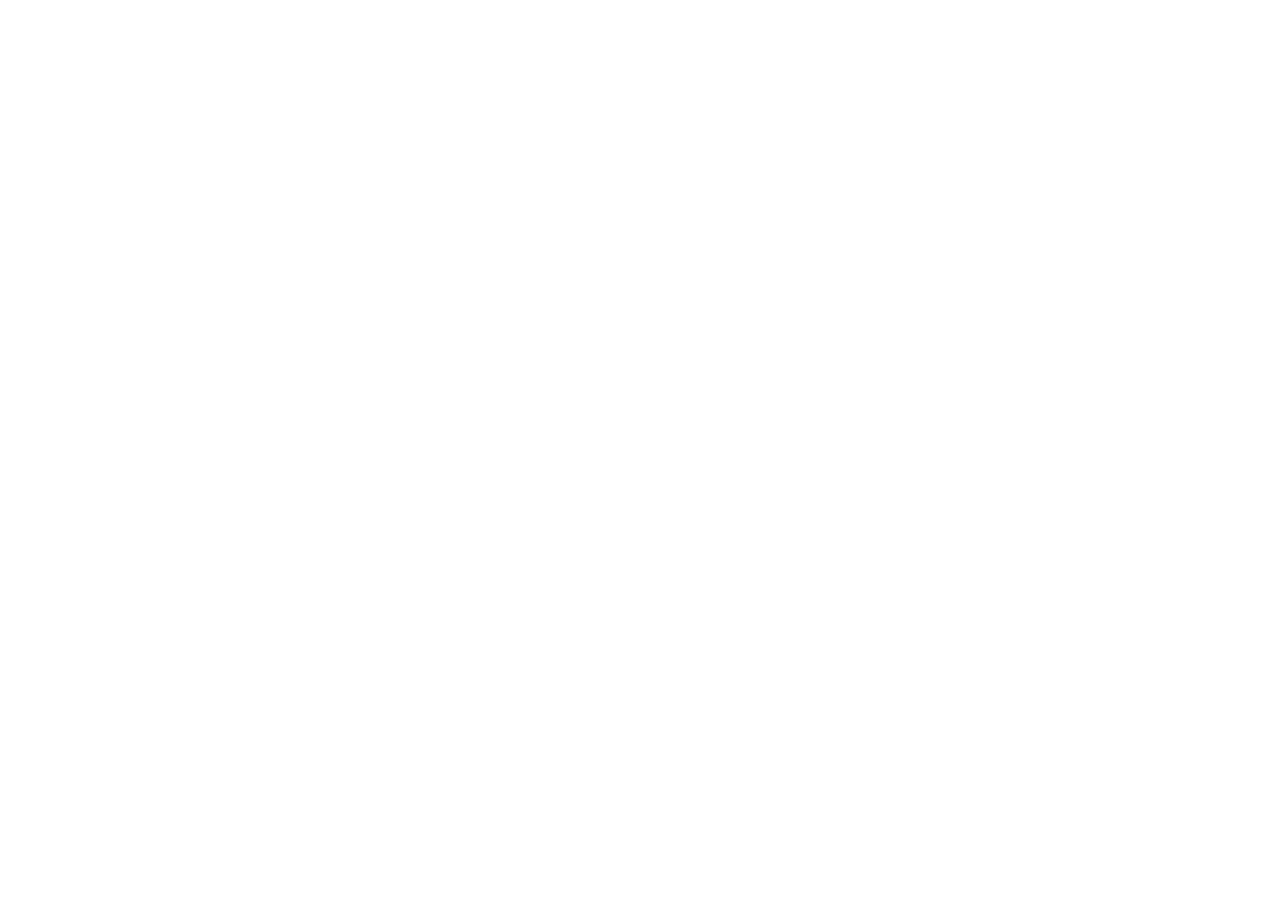
==== about.html @ 7f73f078 "aboutga header menu va footer qoshildi" ====
<!DOCTYPE html>
<html lang="en">
<head>
  <meta charset="UTF-8">
  <meta http-equiv="X-UA-Compatible" content="IE=edge">
  <meta name="viewport" content="width=device-width, initial-scale=1.0">
  <title>About</title>
  <link rel="stylesheet" href="./css/about.css">
</head>
<body>
    <header>
      <nav></nav>
    </header>
    <menu>
      <section></section>
    </menu>
    <footer>
      
    </footer>
</body>
</html>
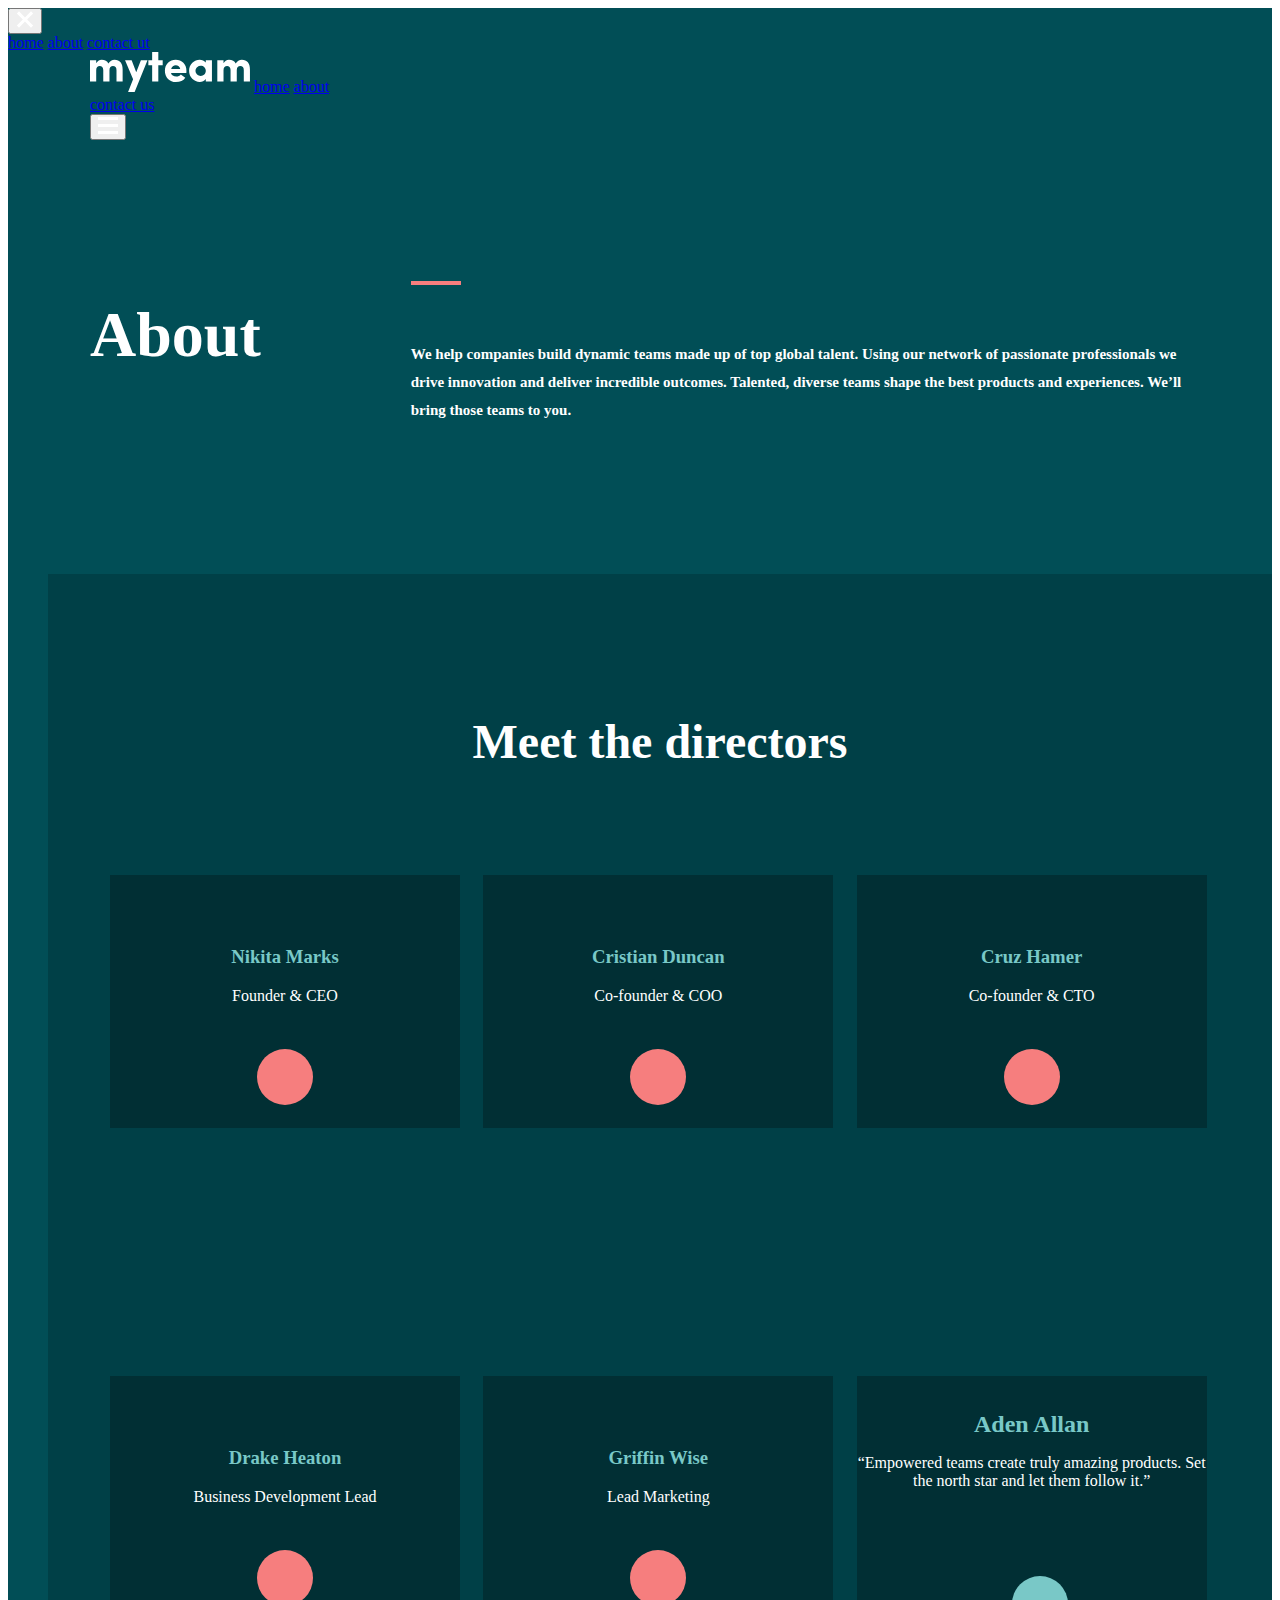
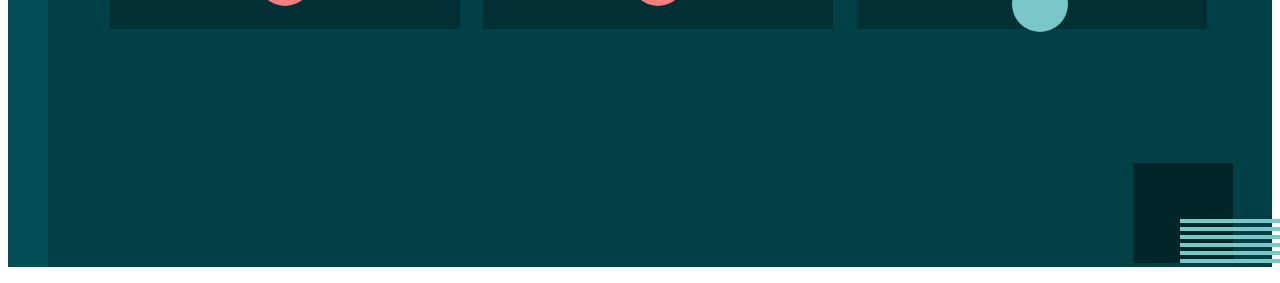
==== commit 3a5e4bbd: "header va menu ozgartirildi" ====
--- a/about.html
+++ b/about.html
@@ -9,13 +9,156 @@
 </head>
 <body>
     <header>
-      <nav></nav>
+      <div id="navbar-responsive">
+        <button id="navbar-close">
+          <svg
+            width="18"
+            height="17"
+            viewBox="0 0 18 17"
+            fill="none"
+            xmlns="http://www.w3.org/2000/svg"
+          >
+            <path
+              class="nopen"
+              fill-rule="evenodd"
+              clip-rule="evenodd"
+              d="M8.99989 6.37869L2.98948 0.368286L0.868164 2.48961L6.87857 8.50001L0.868164 14.5104L2.98948 16.6317L8.99989 10.6213L15.0103 16.6317L17.1316 14.5104L11.1212 8.50001L17.1316 2.48961L15.0103 0.368286L8.99989 6.37869Z"
+              fill="white"
+            />
+          </svg>
+        </button>
+        <div class="responsive-links">
+          <a
+            target="_blank"
+            href="./index.html"
+            class="responsive-item-1 responsive-item"
+            >home</a
+          >
+          <a target="_blank" href="#" class="responsive-item">about</a>
+          <a target="_blank" href="./contact.html" class="last-item"
+            >contact ut</a
+          >
+        </div>
+      </div>
+      <nav>
+        <div class="container" id="navbar">
+          <div class="navbar-left">
+            <img src="./images/header-images/logo.svg" alt="myteam-logo" />
+            <a target="_blank" class="home-link" href="./index.html">home</a>
+            <a target="_blank" class="about-link" href="#">about</a>
+          </div>
+          <div class="navbar-right">
+            <a target="_blank" class="contact-us-link" href="./contact.html"
+              >contact us</a
+            >
+          </div>
+          <div class="navbar-toogle">
+            <button id="navbar-open">
+              <svg
+                class="nopen"
+                width="20"
+                height="17"
+                viewBox="0 0 20 17"
+                fill="none"
+                xmlns="http://www.w3.org/2000/svg"
+              >
+                <rect width="20" height="3" fill="white" />
+                <rect y="7" width="20" height="3" fill="white" />
+                <rect y="14" width="20" height="3" fill="white" />
+              </svg>
+            </button>
+          </div>
+        </div>
+      </nav>
+      <section>
+        <div class="container about-head">
+          <div class="head-about">
+            <h1>About</h1>
+          </div>
+          <div class="head-about-item">
+            <button></button>
+            <p>We help companies build dynamic teams made up of top global talent. Using our network of passionate professionals we drive innovation and deliver incredible outcomes. Talented, diverse teams shape the best products and experiences. We’ll bring those teams to you.</p>
+          </div>
+        </div>
+        <div class="head-img">
+          <img src="/triple-team-project/images/about/navbar-responsive-bgimage.svg" alt="">
+        </div>
+      </section>
+      <menu>
+        <section class="sec-2">
+          <div class="absalyut-1">
+            <img src="/triple-team-project/images/about/Group 8.svg" alt="">
+          </div>
+
+          <div class="about-name">
+            <div>
+              <h1>
+                Meet the directors
+              </h1>
+            </div>
+          </div>
+          <div class="container about">
+              <div class="about-item">
+                <img src="/triple-team-project/images/about/user-nikita.svg" alt="">
+                <h3>Nikita Marks</h3>
+                <p>Founder & CEO</p>
+                <button class="plus">
+                  <img src="/triple-team-project/images/about/plus.svg" alt="">
+                </button>
+              </div>
+              <div class="about-item">
+                <img src="/triple-team-project/images/about/user-cruz.svg" alt="">
+                <h3>Cristian Duncan</h3>
+                <p>Co-founder & COO</p>
+                <button class="plus">
+                  <img src="/triple-team-project/images/about/plus.svg" alt="">
+                </button>
+              </div>
+              <div class="about-item">
+                <img src="/triple-team-project/images/about/user-cruz.svg" alt="">
+                <h3>Cruz Hamer</h3>
+                <p>Co-founder & CTO</p>
+                <button class="plus">
+                  <img src="/triple-team-project/images/about/plus.svg" alt="">
+                </button>
+              </div>
+              <div class="about-item">
+                <img src="/triple-team-project/images/about/user-drake.svg" alt="">
+                <h3>Drake Heaton</h3>
+                <p>Business Development Lead</p>
+                <button class="plus">
+                  <img src="/triple-team-project/images/about/plus.svg" alt="">
+                </button>
+              </div>
+              <div class="about-item">
+                <img src="/triple-team-project/images/about/user-griffin.svg" alt="">
+                <h3>Griffin Wise</h3>
+                <p>Lead Marketing</p>
+                <button class="plus">
+                  <img src="/triple-team-project/images/about/plus.svg" alt="">
+                </button>
+              </div>
+              <div class="about-item">
+                <h2>Aden Allan</h2>
+                <p>“Empowered teams create truly amazing products. Set the north star and let them follow it.”</p>
+                <img class="a-item-img" src="/triple-team-project/images/about/twitter.svg" alt="">
+                <img src="/triple-team-project/images/about/Shape.svg" alt="">
+                <div class="combined">
+                  <button>
+                    <img src="/triple-team-project/images/about/Combined Shape.svg" alt="">
+                  </button>
+                </div>
+              </div>
+            </div>
+            <div class="absalyut-2">
+              <img src="images/about/Group 8 Copy.svg" alt="">
+            </div>
+        </section>
+      </menu>
+      <footer>
+      </footer>
+      <!-- JavaScript -->
+      <script src="./js/main.js"></script>
     </header>
-    <menu>
-      <section></section>
-    </menu>
-    <footer>
-      
-    </footer>
 </body>
 </html>--- a/css/about.css
+++ b/css/about.css
@@ -0,0 +1,220 @@
+@import "global.css";
+
+.container {
+    max-width: 1100px;
+    margin-left: auto;
+    margin-right: auto;
+}
+
+header {
+    max-width: 100wh;
+    display: block;
+    align-items: center;
+    justify-content: center;
+    background-color: #014E56;
+}
+
+.about-head {
+    display: block;
+
+    height: 418px;
+}
+
+.head-about {
+    text-align: center;
+    margin-top: 124px;
+    /* width: 350px; */
+    height: 100px;
+    left: 165px;
+    top: 241px;
+    /* font-weight: 700; */
+    font-size: 64px;
+    line-height: 100px;
+    color: #FFFFFF;
+}
+
+.head-about h1 {
+    left: 0%;
+    right: 0%;
+    top: 0%;
+    bottom: 74.55%; 
+    font-weight: 700;
+    font-size: 64px;
+    line-height: 56px;
+    color: #FFFFFF;
+}
+
+.head-about-item {
+    text-align: center;
+    margin-top: 24px;
+    height: 112px;
+    left: 0%;
+    right: 0%;
+    top: calc(50% - 112px/2 + 22px);
+    font-weight: 600;
+    font-size: 18px;
+    line-height: 28px;
+    color: #FFFFFF;
+}
+
+.head-about-item p {
+    display: inline-block;
+    /* width: 600px; */
+    height: 140px;
+    left: 16.11%;
+    right: 16.98%;
+    top: calc(50% - 140px/2 + 40px);
+    font-weight: 600;
+    font-size: 15px;
+    line-height: 28px;
+    color: #FFFFFF;
+}
+
+.head-about-item button {
+    border: none;
+    margin-bottom: 40px;
+    height: 4px;
+    width: 50px;
+    left: 0px;
+    top: 0px;
+    border-radius: 0px;
+    left: 0%;
+    right: 93.15%;
+    top: 0%;
+    bottom: 97.44%;
+    background: #F67E7E;
+}
+
+.head-img {
+    position: absolute;
+    right: 0px;
+    width: 100px;
+    height: 200px;
+    margin-top: -200px;
+}
+
+.sec-2 {
+    background-color: #004047;
+    /* margin-top: -140px; */
+}
+
+.about-name  {
+    display: flex;
+    justify-content: center;
+    color: white;
+    /* margin-top: 140px; */
+    margin-bottom: 64px;
+}
+
+.about-name h1 {
+    font-size: 48px;
+    margin-top: 140px;
+}
+
+.about  {
+    height: 1002px;
+    display: grid;
+    grid-template-columns: 1fr 1fr 1fr  ;
+    grid-column-gap: 20px;
+    grid-row-gap:    -46px;
+    text-align: center;
+}
+.about-item {
+    width: 350px;
+    height: 253px;
+    margin-top: 10px;
+    left: 0%;
+    right: 0%;
+    top: 0%;
+    bottom: 9.96%;
+    background: #012F34;
+}
+
+.about-item img {
+    margin-top: 35px;
+    margin-bottom: 13px;
+}
+
+.about-item h3 {
+    color: #79C8C7;
+}
+
+.about-item p {
+    color: #FFFFFF;
+}
+
+.about-item h2 {
+    color: #79C8C7;
+    margin-top: 35px;
+    margin-bottom: 8px;
+}
+
+.a-item-img {
+    margin-right: 16px;
+}
+
+.plus {
+    margin-top: 28px;
+    border-radius: 50%;
+    border: none;
+    width: 56px;
+    height: 56px;
+    left: calc(50% - 56px/2);
+    top: calc(50% - 56px/2 + 112.5px);
+    background: #F67E7E;
+}
+
+.plus img {
+    margin-top: 16px;
+}
+
+.combined {
+    margin-top: 18px;
+    margin-left: 155px;
+    border-radius: 50%;
+    border: none;
+    width: 56px;
+    height: 56px;
+    left: calc(50% - 56px/2);
+    top: calc(50% - 56px/2 + 112.5px);
+    background: #79C8C7;
+}
+
+.combined button {
+    background-color: transparent;
+    border: none;
+}
+
+.combined img {
+    margin-top: 21px;
+}
+
+.absalyut-1 {
+    position: absolute;
+    left: 0px;
+    width: 100px;
+    height: 200px;
+    /* margin-top: 200px; */
+}
+
+.absalyut-2 {
+    position: absolute;
+    right: 0px;
+    margin-top: -104px;
+    /* width: 100px; */
+    /* height: 200px; */
+}
+
+@media (min-width:1100px) {
+    .about-head {
+        display: flex;
+    }
+
+    .head-about-item {
+        text-align: left;
+        margin-left: 150px;
+        margin-top: 124px;
+    }
+
+
+}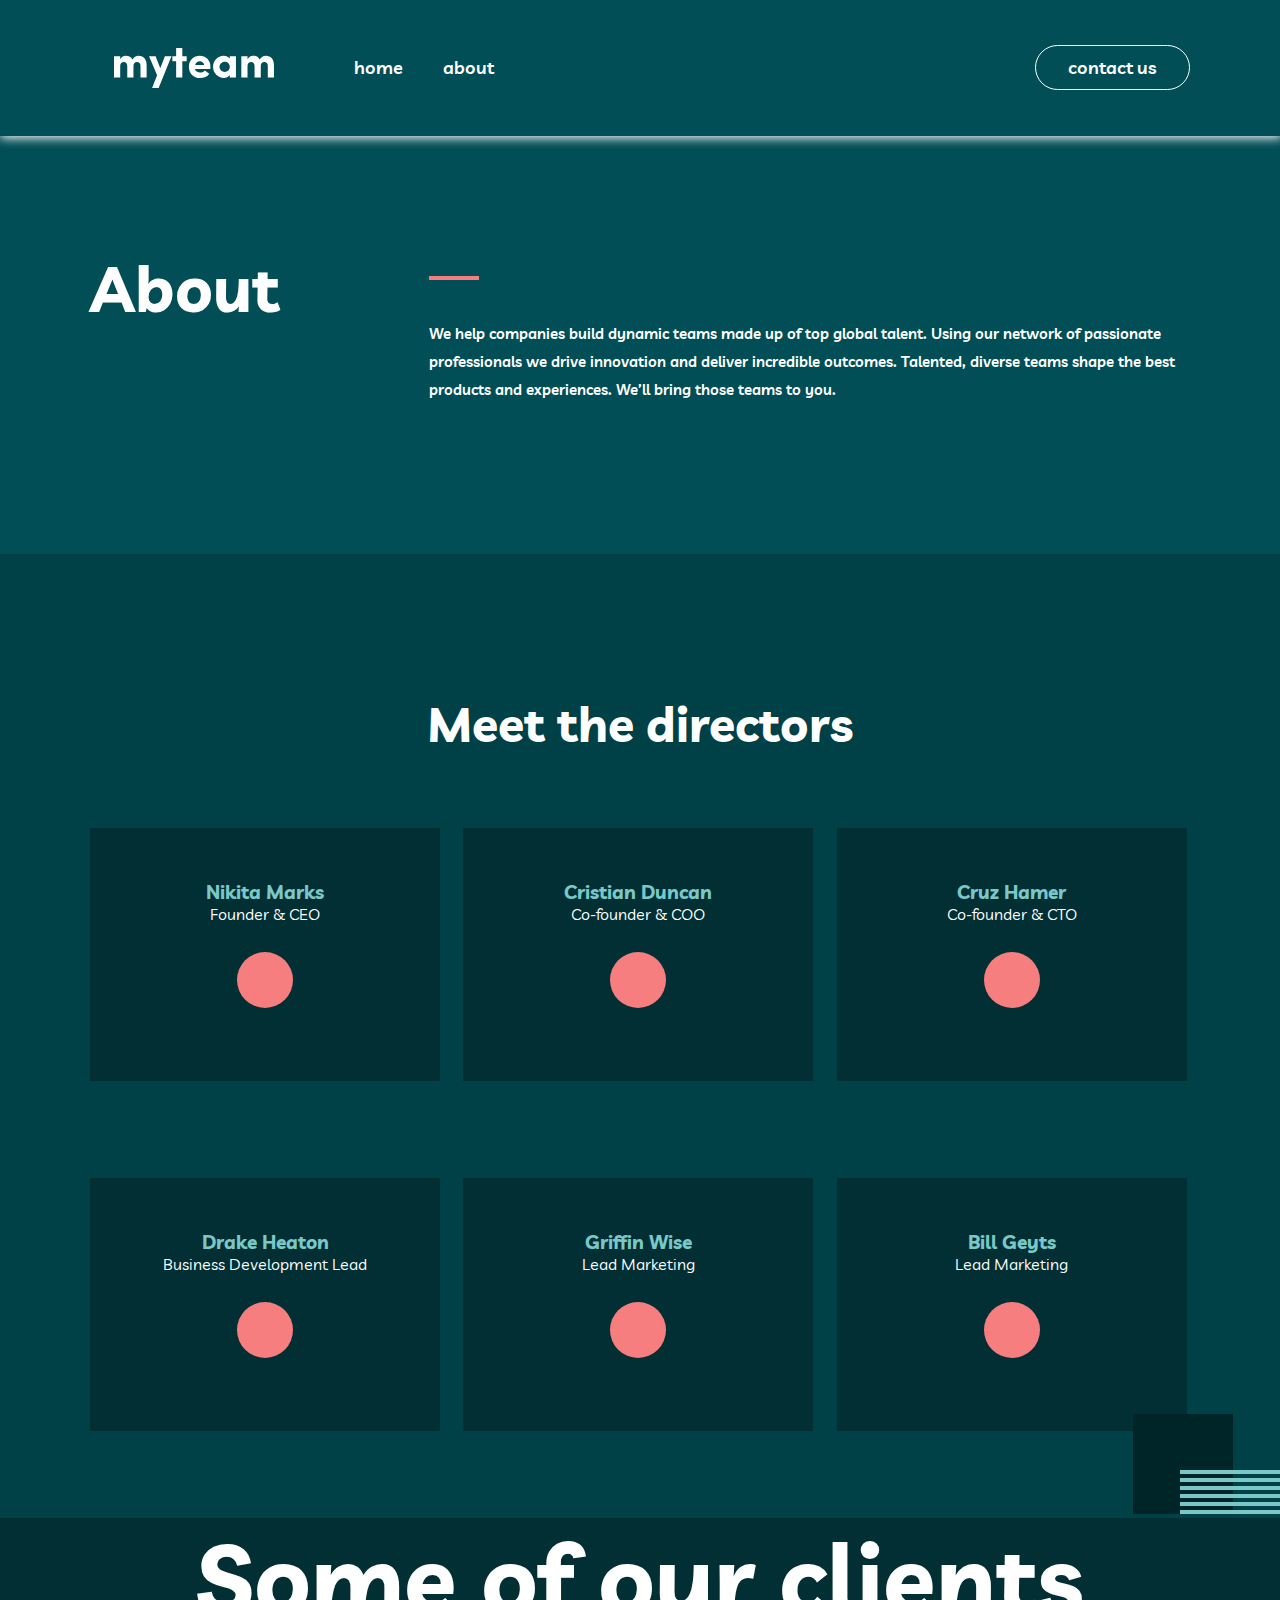
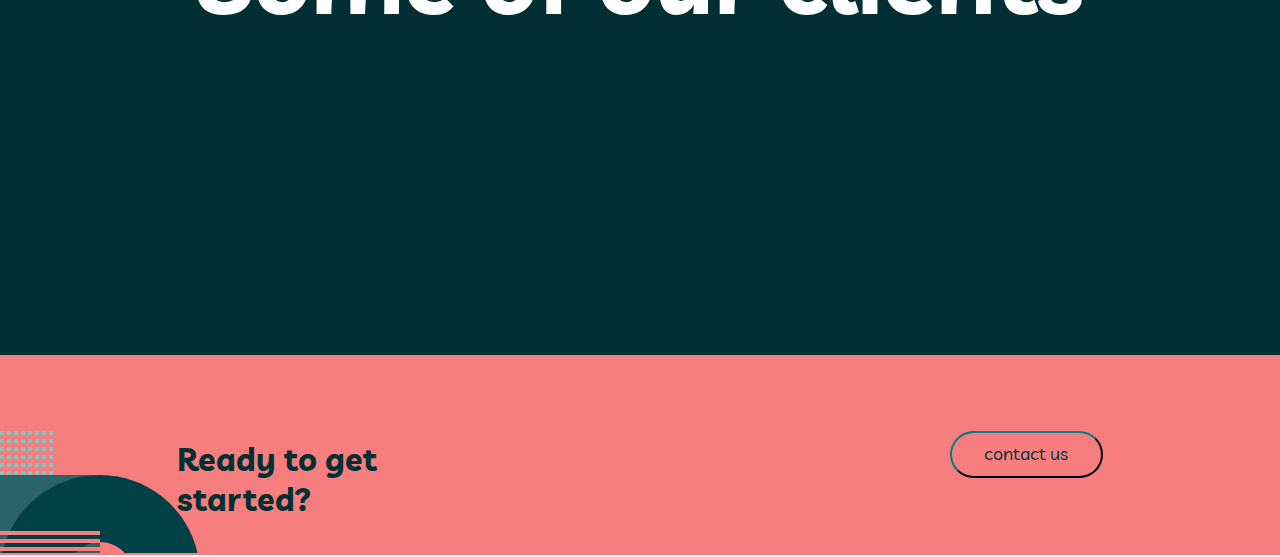
==== commit 847108e1: "menu ozgartirildi" ====
--- a/about.html
+++ b/about.html
@@ -105,14 +105,36 @@
                 <button class="plus">
                   <img src="/triple-team-project/images/about/plus.svg" alt="">
                 </button>
-              </div>
-              <div class="about-item">
-                <img src="/triple-team-project/images/about/user-cruz.svg" alt="">
+                <div class="about-item-name">
+                  <h2>Aden Allan</h2>
+                  <p>“Empowered teams create truly amazing products. Set the north star and let them follow it.”</p>
+                  <div>
+                    <img class="a-item-img" src="/triple-team-project/images/about/twitter.svg" alt="">
+                    <img class="in" src="/triple-team-project/images/about/Shape.svg" alt="">
+                  </div>
+                  <button class="plus">
+                    <img src="/triple-team-project/images/about/plus.svg" alt="">
+                  </button>
+                </div>
+              </div>
+              <div class="about-item">
+                <img src="/triple-team-project/images/about/Oval.svg" alt="">
                 <h3>Cristian Duncan</h3>
                 <p>Co-founder & COO</p>
                 <button class="plus">
                   <img src="/triple-team-project/images/about/plus.svg" alt="">
                 </button>
+                <div class="about-item-name">
+                  <h2>Aden Allan</h2>
+                  <p>“Empowered teams create truly amazing products. Set the north star and let them follow it.”</p>
+                  <div>
+                    <img class="a-item-img" src="/triple-team-project/images/about/twitter.svg" alt="">
+                    <img class="in" src="/triple-team-project/images/about/Shape.svg" alt="">
+                  </div>
+                  <button class="plus">
+                    <img src="/triple-team-project/images/about/plus.svg" alt="">
+                  </button>
+                </div>
               </div>
               <div class="about-item">
                 <img src="/triple-team-project/images/about/user-cruz.svg" alt="">
@@ -121,6 +143,17 @@
                 <button class="plus">
                   <img src="/triple-team-project/images/about/plus.svg" alt="">
                 </button>
+                <div class="about-item-name">
+                  <h2>Aden Allan</h2>
+                  <p>“Empowered teams create truly amazing products. Set the north star and let them follow it.”</p>
+                  <div>
+                    <img class="a-item-img" src="/triple-team-project/images/about/twitter.svg" alt="">
+                    <img class="in" src="/triple-team-project/images/about/Shape.svg" alt="">
+                  </div>
+                  <button class="plus">
+                    <img src="/triple-team-project/images/about/plus.svg" alt="">
+                  </button>
+                </div>
               </div>
               <div class="about-item">
                 <img src="/triple-team-project/images/about/user-drake.svg" alt="">
@@ -129,6 +162,17 @@
                 <button class="plus">
                   <img src="/triple-team-project/images/about/plus.svg" alt="">
                 </button>
+                <div class="about-item-name">
+                  <h2>Aden Allan</h2>
+                  <p>“Empowered teams create truly amazing products. Set the north star and let them follow it.”</p>
+                  <div>
+                    <img class="a-item-img" src="/triple-team-project/images/about/twitter.svg" alt="">
+                    <img class="in" src="/triple-team-project/images/about/Shape.svg" alt="">
+                  </div>
+                  <button class="plus">
+                    <img src="/triple-team-project/images/about/plus.svg" alt="">
+                  </button>
+                </div>
               </div>
               <div class="about-item">
                 <img src="/triple-team-project/images/about/user-griffin.svg" alt="">
@@ -137,22 +181,72 @@
                 <button class="plus">
                   <img src="/triple-team-project/images/about/plus.svg" alt="">
                 </button>
-              </div>
-              <div class="about-item">
-                <h2>Aden Allan</h2>
-                <p>“Empowered teams create truly amazing products. Set the north star and let them follow it.”</p>
-                <img class="a-item-img" src="/triple-team-project/images/about/twitter.svg" alt="">
-                <img src="/triple-team-project/images/about/Shape.svg" alt="">
-                <div class="combined">
-                  <button>
-                    <img src="/triple-team-project/images/about/Combined Shape.svg" alt="">
-                  </button>
+                <div class="about-item-name">
+                  <h2>Aden Allan</h2>
+                  <p>“Empowered teams create truly amazing products. Set the north star and let them follow it.”</p>
+                  <div>
+                    <img class="a-item-img" src="/triple-team-project/images/about/twitter.svg" alt="">
+                    <img class="in" src="/triple-team-project/images/about/Shape.svg" alt="">
+                  </div>
+                  <button class="plus">
+                    <img src="/triple-team-project/images/about/plus.svg" alt="">
+                  </button>
+                </div>
+              </div>
+              <div class="about-item">
+                <img src="/triple-team-project/images/about/user-griffin.svg" alt="">
+                <h3>Bill Geyts</h3>
+                <p>Lead Marketing</p>
+                <button class="plus">
+                  <img src="/triple-team-project/images/about/plus.svg" alt="">
+                </button>
+                <div class="about-item-name">
+                  <h2>Aden Allan</h2>
+                  <p>“Empowered teams create truly amazing products. Set the north star and let them follow it.”</p>
+                  <div>
+                    <img class="a-item-img" src="/triple-team-project/images/about/twitter.svg" alt="">
+                    <img class="in" src="/triple-team-project/images/about/Shape.svg" alt="">
+                  </div>
+                  <button class="plus">
+                    <img src="/triple-team-project/images/about/plus.svg" alt="">
+                  </button>
+                  </div>
                 </div>
               </div>
             </div>
             <div class="absalyut-2">
               <img src="images/about/Group 8 Copy.svg" alt="">
             </div>
+        </section>
+        <div class="sec-3-abs">
+          <img src="/triple-team-project/images/about/clients-bg2.svg" alt="">
+        </div>
+        <section>
+          <div class="conteiner sec-3">
+            <div>
+              <div class="sec-3-name">
+                <h1>Some of our clients</h1>
+              </div>
+            </div>
+            <div class="sec-3-img">
+              <img src="/triple-team-project/images/about/the-verge-vector-logo.svg" alt="">
+              <img class="thejakarta" src="/triple-team-project/images/about/thejakartapost.svg" alt="">
+              <img src="/triple-team-project/images/about/guardian.svg" alt="">
+              <img src="/triple-team-project/images/about/techradar.svg" alt="">
+              <img src="/triple-team-project/images/about/gadgets.svg" alt="">
+            </div>
+          </div>
+        </section>
+        <section>
+          <div class="menu-end">
+            <h1>Ready to get started?</h1>
+            <button>
+              <a href="/triple-team-project/contact.html">contact us</a>
+            </button>
+          </div>
+          <div class="group-menu-end">
+            <img src="images/about/Group 8 (1).svg" alt="">
+          </div>
         </section>
       </menu>
       <footer>
--- a/css/about.css
+++ b/css/about.css
@@ -112,11 +112,11 @@
 }
 
 .about  {
-    height: 1002px;
+    height: 1000px;
     display: grid;
-    grid-template-columns: 1fr 1fr 1fr  ;
+    grid-template-columns: 1fr 1fr   ;
     grid-column-gap: 20px;
-    grid-row-gap:    -46px;
+    /* grid-row-gap:    -46px; */
     text-align: center;
 }
 .about-item {
@@ -205,6 +205,121 @@
     /* height: 200px; */
 }
 
+.plus:hover {
+    transition: 2s;
+    background-color: #79C8C7;
+}
+
+.plus img:hover {
+    transition: 1.5s;
+    transform: rotate(400deg) scale(1.5);
+}
+
+.combined:hover {
+    transition: 2s;
+    background-color: #F67E7E;
+}
+
+.in:hover {
+    transition: 2s;
+    background: #F67E7E;
+}
+
+.combi img:hover {
+    transition: 1.5s;
+    transform: rotate(30deg) scale(1.5);
+}
+
+.about-item-name {
+    display: none;
+    position: absolute;
+    width: 350px;
+    height: 223px;
+    margin-top: -250px;
+}
+
+.about-item:hover .about-item-name {
+    display:block;
+    background-color: #012F34;
+}
+
+.about-item-name .plus {
+    margin-top: -12px;
+}
+
+.sec-3 {
+    height: 437px;
+    background-color: #012F34;
+}
+
+.sec-3-name {
+    z-index: 100px;
+    width: 920px;
+    height: 48px;
+    margin-left: auto;
+    margin-right: auto;
+    text-align: center;
+}
+
+
+.sec-3-img {
+    text-align: center;
+    margin-top: 70px;
+}
+
+.sec-3-img img {
+    margin-left: 50px;
+    /* background-color: #fff; */
+    mask-image: url('/triple-team-project/images/about/Bitmap.jpg');
+    -webkit-mask-image: url('/triple-team-project/images/about/Bitmap.jpg');
+}
+
+.sec-3-name {
+    color: white;
+    font-size: 48px;
+}
+
+.sec-3-abs {
+    display: none;
+}
+
+.menu-end {
+    display: flex;
+    justify-content: space-around;
+    align-items: center;
+    /* width: 100vw; */
+    height: 200px;
+    background-color: #F67E7E;
+}
+
+.menu-end h1 {
+    width: 336px;
+    height: 32px;
+    font-size: 32px;
+    color: #012F34;
+    margin-right: 84px;
+}
+
+.menu-end button {
+    padding: 9px 33px 11px 32px;
+    border-radius: 24px;
+    border-color: #012F34;
+    background-color: transparent;
+}
+
+.menu-end a {
+    text-decoration: none;
+    color: #012F34;
+    font-size: 18px;
+}
+
+.group-menu-end {
+    width: 200px;
+    height: 124px;
+    position: absolute;
+    margin-top: -124px;
+}
+
 @media (min-width:1100px) {
     .about-head {
         display: flex;
@@ -216,5 +331,17 @@
         margin-top: 124px;
     }
 
-
+    .about  {
+        height: 700px;
+        display: grid;
+        grid-template-columns: 1fr 1fr 1fr  ;
+        grid-column-gap: 20px;
+        grid-row-gap:    -46px;
+        text-align: center;
+    }
+
+    .sec-3-abs {
+        position: absolute;
+        left: 0;
+    }
 }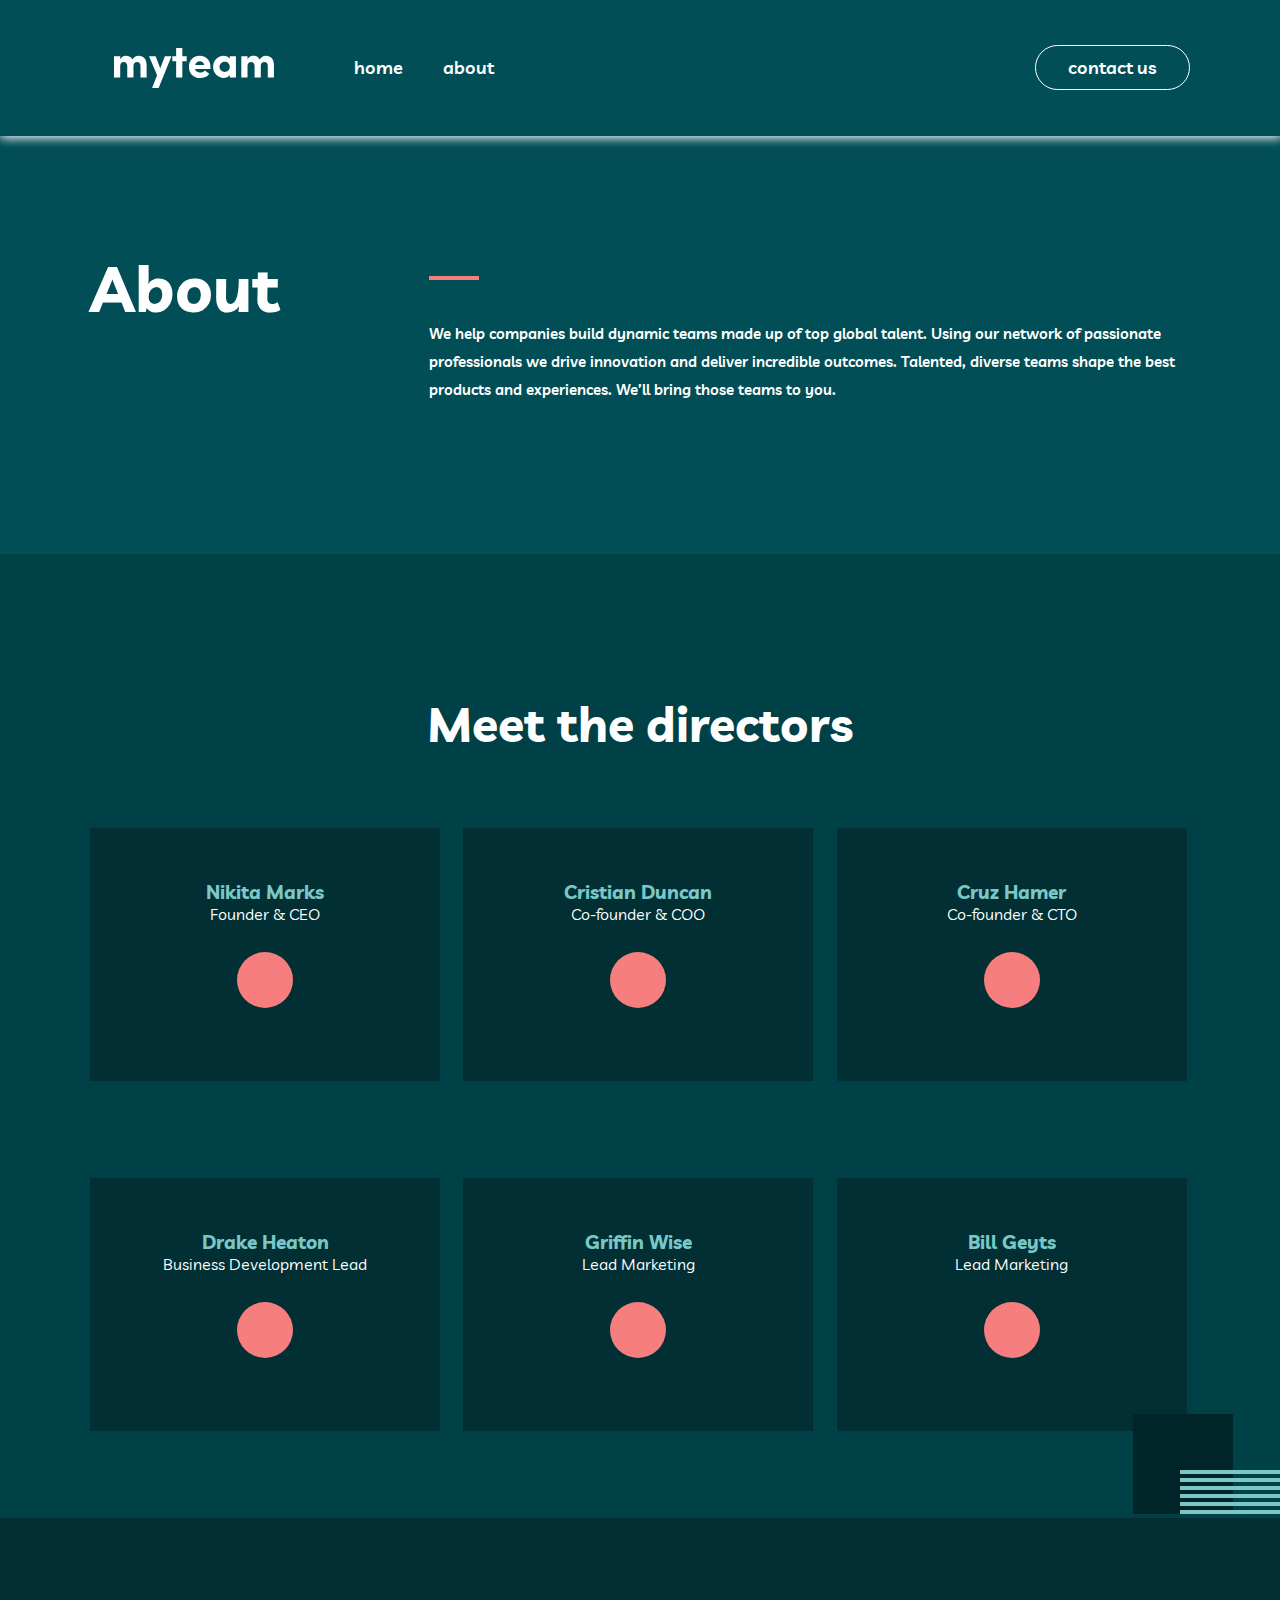
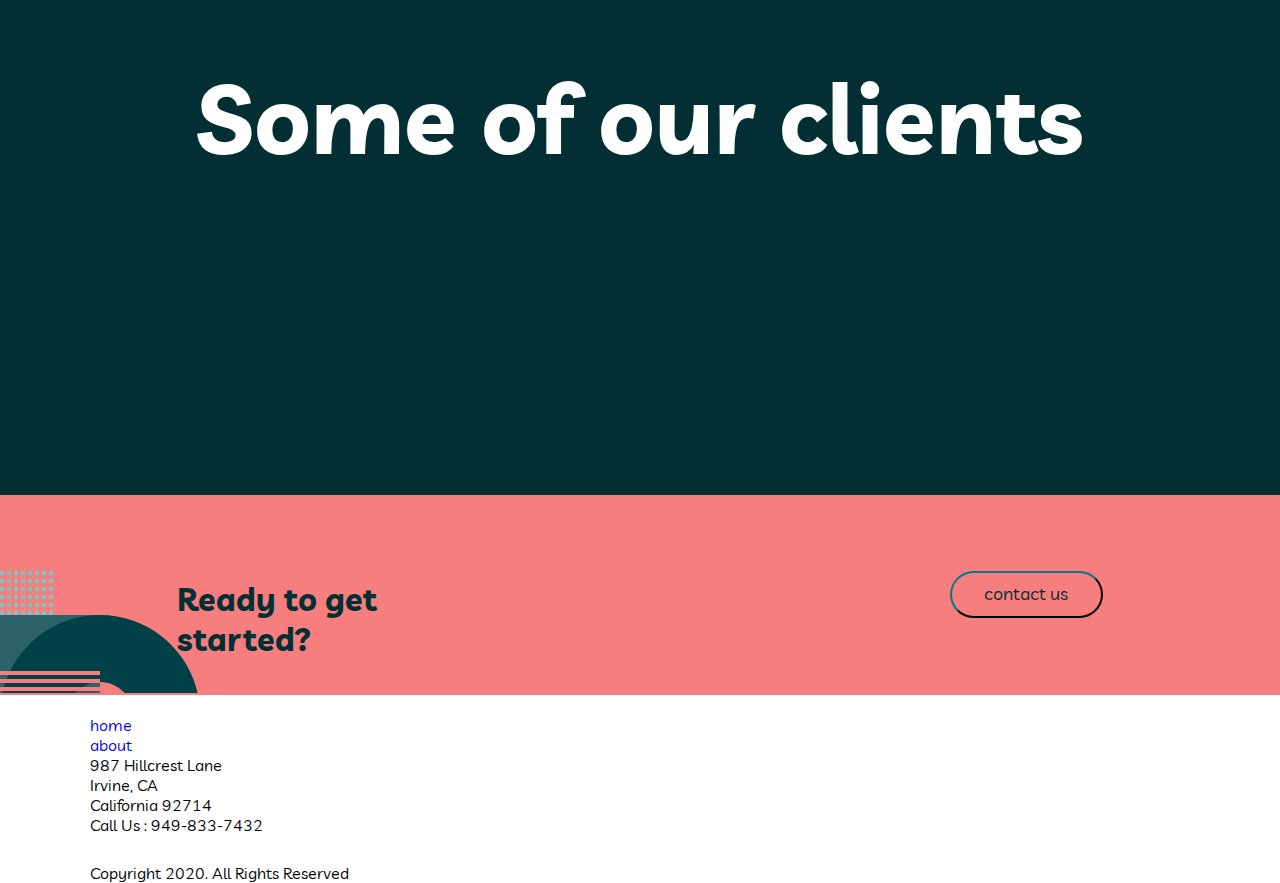
==== commit b1bb5c7f: "menu ozgaritirildi" ====
--- a/about.html
+++ b/about.html
@@ -84,175 +84,245 @@
           <img src="/triple-team-project/images/about/navbar-responsive-bgimage.svg" alt="">
         </div>
       </section>
-      <menu>
-        <section class="sec-2">
-          <div class="absalyut-1">
-            <img src="/triple-team-project/images/about/Group 8.svg" alt="">
-          </div>
+    </header>
+    <menu>
+      <section class="sec-2">
+        <div class="absalyut-1">
+          <img src="/triple-team-project/images/about/Group 8.svg" alt="">
+        </div>
 
-          <div class="about-name">
-            <div>
-              <h1>
-                Meet the directors
-              </h1>
-            </div>
-          </div>
-          <div class="container about">
-              <div class="about-item">
-                <img src="/triple-team-project/images/about/user-nikita.svg" alt="">
-                <h3>Nikita Marks</h3>
-                <p>Founder & CEO</p>
-                <button class="plus">
-                  <img src="/triple-team-project/images/about/plus.svg" alt="">
-                </button>
-                <div class="about-item-name">
-                  <h2>Aden Allan</h2>
-                  <p>“Empowered teams create truly amazing products. Set the north star and let them follow it.”</p>
-                  <div>
-                    <img class="a-item-img" src="/triple-team-project/images/about/twitter.svg" alt="">
-                    <img class="in" src="/triple-team-project/images/about/Shape.svg" alt="">
-                  </div>
-                  <button class="plus">
-                    <img src="/triple-team-project/images/about/plus.svg" alt="">
-                  </button>
-                </div>
-              </div>
-              <div class="about-item">
-                <img src="/triple-team-project/images/about/Oval.svg" alt="">
-                <h3>Cristian Duncan</h3>
-                <p>Co-founder & COO</p>
-                <button class="plus">
-                  <img src="/triple-team-project/images/about/plus.svg" alt="">
-                </button>
-                <div class="about-item-name">
-                  <h2>Aden Allan</h2>
-                  <p>“Empowered teams create truly amazing products. Set the north star and let them follow it.”</p>
-                  <div>
-                    <img class="a-item-img" src="/triple-team-project/images/about/twitter.svg" alt="">
-                    <img class="in" src="/triple-team-project/images/about/Shape.svg" alt="">
-                  </div>
-                  <button class="plus">
-                    <img src="/triple-team-project/images/about/plus.svg" alt="">
-                  </button>
-                </div>
-              </div>
-              <div class="about-item">
-                <img src="/triple-team-project/images/about/user-cruz.svg" alt="">
-                <h3>Cruz Hamer</h3>
-                <p>Co-founder & CTO</p>
-                <button class="plus">
-                  <img src="/triple-team-project/images/about/plus.svg" alt="">
-                </button>
-                <div class="about-item-name">
-                  <h2>Aden Allan</h2>
-                  <p>“Empowered teams create truly amazing products. Set the north star and let them follow it.”</p>
-                  <div>
-                    <img class="a-item-img" src="/triple-team-project/images/about/twitter.svg" alt="">
-                    <img class="in" src="/triple-team-project/images/about/Shape.svg" alt="">
-                  </div>
-                  <button class="plus">
-                    <img src="/triple-team-project/images/about/plus.svg" alt="">
-                  </button>
-                </div>
-              </div>
-              <div class="about-item">
-                <img src="/triple-team-project/images/about/user-drake.svg" alt="">
-                <h3>Drake Heaton</h3>
-                <p>Business Development Lead</p>
-                <button class="plus">
-                  <img src="/triple-team-project/images/about/plus.svg" alt="">
-                </button>
-                <div class="about-item-name">
-                  <h2>Aden Allan</h2>
-                  <p>“Empowered teams create truly amazing products. Set the north star and let them follow it.”</p>
-                  <div>
-                    <img class="a-item-img" src="/triple-team-project/images/about/twitter.svg" alt="">
-                    <img class="in" src="/triple-team-project/images/about/Shape.svg" alt="">
-                  </div>
-                  <button class="plus">
-                    <img src="/triple-team-project/images/about/plus.svg" alt="">
-                  </button>
-                </div>
-              </div>
-              <div class="about-item">
-                <img src="/triple-team-project/images/about/user-griffin.svg" alt="">
-                <h3>Griffin Wise</h3>
-                <p>Lead Marketing</p>
-                <button class="plus">
-                  <img src="/triple-team-project/images/about/plus.svg" alt="">
-                </button>
-                <div class="about-item-name">
-                  <h2>Aden Allan</h2>
-                  <p>“Empowered teams create truly amazing products. Set the north star and let them follow it.”</p>
-                  <div>
-                    <img class="a-item-img" src="/triple-team-project/images/about/twitter.svg" alt="">
-                    <img class="in" src="/triple-team-project/images/about/Shape.svg" alt="">
-                  </div>
-                  <button class="plus">
-                    <img src="/triple-team-project/images/about/plus.svg" alt="">
-                  </button>
-                </div>
-              </div>
-              <div class="about-item">
-                <img src="/triple-team-project/images/about/user-griffin.svg" alt="">
-                <h3>Bill Geyts</h3>
-                <p>Lead Marketing</p>
-                <button class="plus">
-                  <img src="/triple-team-project/images/about/plus.svg" alt="">
-                </button>
-                <div class="about-item-name">
-                  <h2>Aden Allan</h2>
-                  <p>“Empowered teams create truly amazing products. Set the north star and let them follow it.”</p>
-                  <div>
-                    <img class="a-item-img" src="/triple-team-project/images/about/twitter.svg" alt="">
-                    <img class="in" src="/triple-team-project/images/about/Shape.svg" alt="">
-                  </div>
-                  <button class="plus">
-                    <img src="/triple-team-project/images/about/plus.svg" alt="">
-                  </button>
-                  </div>
-                </div>
-              </div>
-            </div>
-            <div class="absalyut-2">
-              <img src="images/about/Group 8 Copy.svg" alt="">
-            </div>
-        </section>
-        <div class="sec-3-abs">
-          <img src="/triple-team-project/images/about/clients-bg2.svg" alt="">
-        </div>
-        <section>
-          <div class="conteiner sec-3">
-            <div>
-              <div class="sec-3-name">
-                <h1>Some of our clients</h1>
-              </div>
-            </div>
-            <div class="sec-3-img">
-              <img src="/triple-team-project/images/about/the-verge-vector-logo.svg" alt="">
-              <img class="thejakarta" src="/triple-team-project/images/about/thejakartapost.svg" alt="">
-              <img src="/triple-team-project/images/about/guardian.svg" alt="">
-              <img src="/triple-team-project/images/about/techradar.svg" alt="">
-              <img src="/triple-team-project/images/about/gadgets.svg" alt="">
-            </div>
-          </div>
-        </section>
-        <section>
-          <div class="menu-end">
-            <h1>Ready to get started?</h1>
-            <button>
-              <a href="/triple-team-project/contact.html">contact us</a>
-            </button>
-          </div>
-          <div class="group-menu-end">
-            <img src="images/about/Group 8 (1).svg" alt="">
-          </div>
-        </section>
-      </menu>
-      <footer>
-      </footer>
-      <!-- JavaScript -->
-      <script src="./js/main.js"></script>
-    </header>
+        <div class="about-name">
+          <div>
+            <h1>
+              Meet the directors
+            </h1>
+          </div>
+        </div>
+        <div class="container about">
+            <div class="about-item">
+              <img src="/triple-team-project/images/about/user-nikita.svg" alt="">
+              <h3>Nikita Marks</h3>
+              <p>Founder & CEO</p>
+              <button class="plus">
+                <img src="/triple-team-project/images/about/plus.svg" alt="">
+              </button>
+              <div class="about-item-name">
+                <h2>Aden Allan</h2>
+                <p>“Empowered teams create truly amazing products. Set the north star and let them follow it.”</p>
+                <div>
+                  <img class="a-item-img" src="/triple-team-project/images/about/twitter.svg" alt="">
+                  <img class="in" src="/triple-team-project/images/about/Shape.svg" alt="">
+                </div>
+                <button class="plus">
+                  <img src="/triple-team-project/images/about/plus.svg" alt="">
+                </button>
+              </div>
+            </div>
+            <div class="about-item">
+              <img src="/triple-team-project/images/about/Oval.svg" alt="">
+              <h3>Cristian Duncan</h3>
+              <p>Co-founder & COO</p>
+              <button class="plus">
+                <img src="/triple-team-project/images/about/plus.svg" alt="">
+              </button>
+              <div class="about-item-name">
+                <h2>Cristian Duncan</h2>
+                <p>“Empowered teams create truly amazing products. Set the north star and let them follow it.”</p>
+                <div>
+                  <img class="a-item-img" src="/triple-team-project/images/about/twitter.svg" alt="">
+                  <img class="in" src="/triple-team-project/images/about/Shape.svg" alt="">
+                </div>
+                <button class="plus">
+                  <img src="/triple-team-project/images/about/plus.svg" alt="">
+                </button>
+              </div>
+            </div>
+            <div class="about-item">
+              <img src="/triple-team-project/images/about/user-cruz.svg" alt="">
+              <h3>Cruz Hamer</h3>
+              <p>Co-founder & CTO</p>
+              <button class="plus">
+                <img src="/triple-team-project/images/about/plus.svg" alt="">
+              </button>
+              <div class="about-item-name">
+                <h2>Cruz Hamer</h2>
+                <p>“Empowered teams create truly amazing products. Set the north star and let them follow it.”</p>
+                <div>
+                  <img class="a-item-img" src="/triple-team-project/images/about/twitter.svg" alt="">
+                  <img class="in" src="/triple-team-project/images/about/Shape.svg" alt="">
+                </div>
+                <button class="plus">
+                  <img src="/triple-team-project/images/about/plus.svg" alt="">
+                </button>
+              </div>
+            </div>
+            <div class="about-item">
+              <img src="/triple-team-project/images/about/user-drake.svg" alt="">
+              <h3>Drake Heaton</h3>
+              <p>Business Development Lead</p>
+              <button class="plus">
+                <img src="/triple-team-project/images/about/plus.svg" alt="">
+              </button>
+              <div class="about-item-name">
+                <h2>Drake Heaton</h2>
+                <p>“Empowered teams create truly amazing products. Set the north star and let them follow it.”</p>
+                <div>
+                  <img class="a-item-img" src="/triple-team-project/images/about/twitter.svg" alt="">
+                  <img class="in" src="/triple-team-project/images/about/Shape.svg" alt="">
+                </div>
+                <button class="plus">
+                  <img src="/triple-team-project/images/about/plus.svg" alt="">
+                </button>
+              </div>
+            </div>
+            <div class="about-item">
+              <img src="/triple-team-project/images/about/user-griffin.svg" alt="">
+              <h3>Griffin Wise</h3>
+              <p>Lead Marketing</p>
+              <button class="plus">
+                <img src="/triple-team-project/images/about/plus.svg" alt="">
+              </button>
+              <div class="about-item-name">
+                <h2>Griffin Wise</h2>
+                <p>“Empowered teams create truly amazing products. Set the north star and let them follow it.”</p>
+                <div>
+                  <img class="a-item-img" src="/triple-team-project/images/about/twitter.svg" alt="">
+                  <img class="in" src="/triple-team-project/images/about/Shape.svg" alt="">
+                </div>
+                <button class="plus">
+                  <img src="/triple-team-project/images/about/plus.svg" alt="">
+                </button>
+              </div>
+            </div>
+            <div class="about-item">
+              <img src="/triple-team-project/images/about/user-griffin.svg" alt="">
+              <h3>Bill Geyts</h3>
+              <p>Lead Marketing</p>
+              <button class="plus">
+                <img src="/triple-team-project/images/about/plus.svg" alt="">
+              </button>
+              <div class="about-item-name">
+                <h2>Bill Geyts</h2>
+                <p>“Empowered teams create truly amazing products. Set the north star and let them follow it.”</p>
+                <div>
+                  <img class="a-item-img" src="/triple-team-project/images/about/twitter.svg" alt="">
+                  <img class="in" src="/triple-team-project/images/about/Shape.svg" alt="">
+                </div>
+                <button class="plus">
+                  <img src="/triple-team-project/images/about/plus.svg" alt="">
+                </button>
+                </div>
+              </div>
+            </div>
+          </div>
+          <div class="absalyut-2">
+            <img src="images/about/Group 8 Copy.svg" alt="">
+          </div>
+      </section>
+      <div class="sec-3-abs">
+        <img src="/triple-team-project/images/about/clients-bg2.svg" alt="">
+      </div>
+      <section>
+        <div class="conteiner sec-3">
+          <div>
+            <div class="sec-3-name">
+              <h1>Some of our clients</h1>
+            </div>
+          </div>
+          <div class="sec-3-img">
+            <img src="/triple-team-project/images/about/the-verge-vector-logo.svg" alt="">
+            <img class="thejakarta" src="/triple-team-project/images/about/thejakartapost.svg" alt="">
+            <img src="/triple-team-project/images/about/guardian.svg" alt="">
+            <img src="/triple-team-project/images/about/techradar.svg" alt="">
+            <img src="/triple-team-project/images/about/gadgets.svg" alt="">
+          </div>
+        </div>
+      </section>
+      <section>
+        <div class="menu-end">
+          <h1>Ready to get started?</h1>
+          <button>
+            <a href="/triple-team-project/contact.html">contact us</a>
+          </button>
+        </div>
+        <div class="group-menu-end">
+          <img src="images/about/Group 8 (1).svg" alt="">
+        </div>
+      </section>
+    </menu>
+    <footer id="footer">
+      <div class="footer-container container">
+        <div class="footer-left">
+          <div class="footer-left-left">
+            <a href="#"
+              ><img src="./images/contact-images/myteam.svg" alt=""
+            /></a>
+            <ul>
+              <li><a target="_blank" href="./index.html">home</a></li>
+              <li><a target="_blank" href="./about.html">about</a></li>
+            </ul>
+          </div>
+          <div class="footer-left-right">
+            <ul>
+              <li>987 Hillcrest Lane</li>
+              <li>Irvine, CA</li>
+              <li>California 92714</li>
+              <li>Call Us : 949-833-7432</li>
+            </ul>
+          </div>
+        </div>
+        <div class="footer-right">
+          <div class="apps">
+            <a href="">
+              <svg
+                width="24"
+                height="24"
+                viewBox="0 0 24 24"
+                fill="none"
+                xmlns="http://www.w3.org/2000/svg"
+              >
+                <path
+                  d="M22.675 0H1.325C0.593 0 0 0.593 0 1.325V22.676C0 23.407 0.593 24 1.325 24H12.82V14.706H9.692V11.084H12.82V8.413C12.82 5.313 14.713 3.625 17.479 3.625C18.804 3.625 19.942 3.724 20.274 3.768V7.008L18.356 7.009C16.852 7.009 16.561 7.724 16.561 8.772V11.085H20.148L19.681 14.707H16.561V24H22.677C23.407 24 24 23.407 24 22.675V1.325C24 0.593 23.407 0 22.675 0Z"
+                  fill="white"
+                />
+              </svg>
+            </a>
+            <a href="">
+              <svg
+                width="24"
+                height="24"
+                viewBox="0 0 24 24"
+                fill="none"
+                xmlns="http://www.w3.org/2000/svg"
+              >
+                <path
+                  d="M12 0C5.373 0 0 5.372 0 12C0 17.084 3.163 21.426 7.627 23.174C7.522 22.225 7.427 20.769 7.669 19.733C7.887 18.796 9.076 13.768 9.076 13.768C9.076 13.768 8.717 13.049 8.717 11.986C8.717 10.318 9.684 9.072 10.888 9.072C11.911 9.072 12.406 9.841 12.406 10.762C12.406 11.791 11.751 13.33 11.412 14.757C11.129 15.951 12.011 16.926 13.189 16.926C15.322 16.926 16.961 14.677 16.961 11.431C16.961 8.558 14.897 6.549 11.949 6.549C8.535 6.549 6.531 9.11 6.531 11.756C6.531 12.787 6.928 13.894 7.424 14.494C7.522 14.613 7.536 14.718 7.507 14.839L7.174 16.199C7.121 16.419 7 16.466 6.772 16.36C5.273 15.662 4.336 13.471 4.336 11.711C4.336 7.926 7.086 4.449 12.265 4.449C16.428 4.449 19.663 7.416 19.663 11.38C19.663 15.516 17.056 18.844 13.436 18.844C12.22 18.844 11.077 18.213 10.686 17.466L9.938 20.319C9.667 21.362 8.936 22.669 8.446 23.465C9.57 23.812 10.763 24 12 24C18.627 24 24 18.627 24 12C24 5.372 18.627 0 12 0Z"
+                  fill="white"
+                />
+              </svg>
+            </a>
+            <a href="">
+              <svg
+                width="24"
+                height="20"
+                viewBox="0 0 24 20"
+                fill="none"
+                xmlns="http://www.w3.org/2000/svg"
+              >
+                <path
+                  d="M24 2.55699C23.117 2.94899 22.168 3.21299 21.172 3.33199C22.189 2.72299 22.97 1.75799 23.337 0.607986C22.386 1.17199 21.332 1.58199 20.21 1.80299C19.313 0.845986 18.032 0.247986 16.616 0.247986C13.437 0.247986 11.101 3.21399 11.819 6.29299C7.728 6.08799 4.1 4.12799 1.671 1.14899C0.381 3.36199 1.002 6.25699 3.194 7.72299C2.388 7.69699 1.628 7.47599 0.965 7.10699C0.911 9.38799 2.546 11.522 4.914 11.997C4.221 12.185 3.462 12.229 2.69 12.081C3.316 14.037 5.134 15.46 7.29 15.5C5.22 17.123 2.612 17.848 0 17.54C2.179 18.937 4.768 19.752 7.548 19.752C16.69 19.752 21.855 12.031 21.543 5.10599C22.505 4.41099 23.34 3.54399 24 2.55699Z"
+                  fill="white"
+                />
+              </svg>
+            </a>
+          </div>
+          <div class="text">
+            <p>Copyright 2020. All Rights Reserved</p>
+          </div>
+        </div>
+      </div>
+    </footer>
+    <!-- JavaScript -->
+    <script src="./js/main.js"></script>
 </body>
 </html>--- a/css/about.css
+++ b/css/about.css
@@ -114,9 +114,9 @@
 .about  {
     height: 1000px;
     display: grid;
-    grid-template-columns: 1fr 1fr   ;
+    grid-template-columns: 1fr;
     grid-column-gap: 20px;
-    /* grid-row-gap:    -46px; */
+    grid-row-gap:    -46px;
     text-align: center;
 }
 .about-item {
@@ -253,18 +253,26 @@
 }
 
 .sec-3-name {
-    z-index: 100px;
-    width: 920px;
+    /* z-index: 100px; */
+    /* margin-top: 140px; */
     height: 48px;
     margin-left: auto;
     margin-right: auto;
     text-align: center;
 }
 
+menu {
+    background-color: #012F34;
+}
+
+.sec-3-name h1 {
+    margin-top: 140px;
+    margin-bottom: 70px;
+}
 
 .sec-3-img {
     text-align: center;
-    margin-top: 70px;
+    /* margin-top: 70px; */
 }
 
 .sec-3-img img {
@@ -320,6 +328,25 @@
     margin-top: -124px;
 }
 
+@media (min-width:940px) {
+    .about  {
+        height: 700px;
+        display: grid;
+        grid-template-columns: 1fr 1fr   ;
+        grid-column-gap: 20px;
+        grid-row-gap:    -46px;
+        text-align: center;
+    } 
+
+    .sec-3-name {
+        width: 920px;
+    }
+
+    .sec-3-img {
+        margin-top: 70px;
+    }
+}
+
 @media (min-width:1100px) {
     .about-head {
         display: flex;
